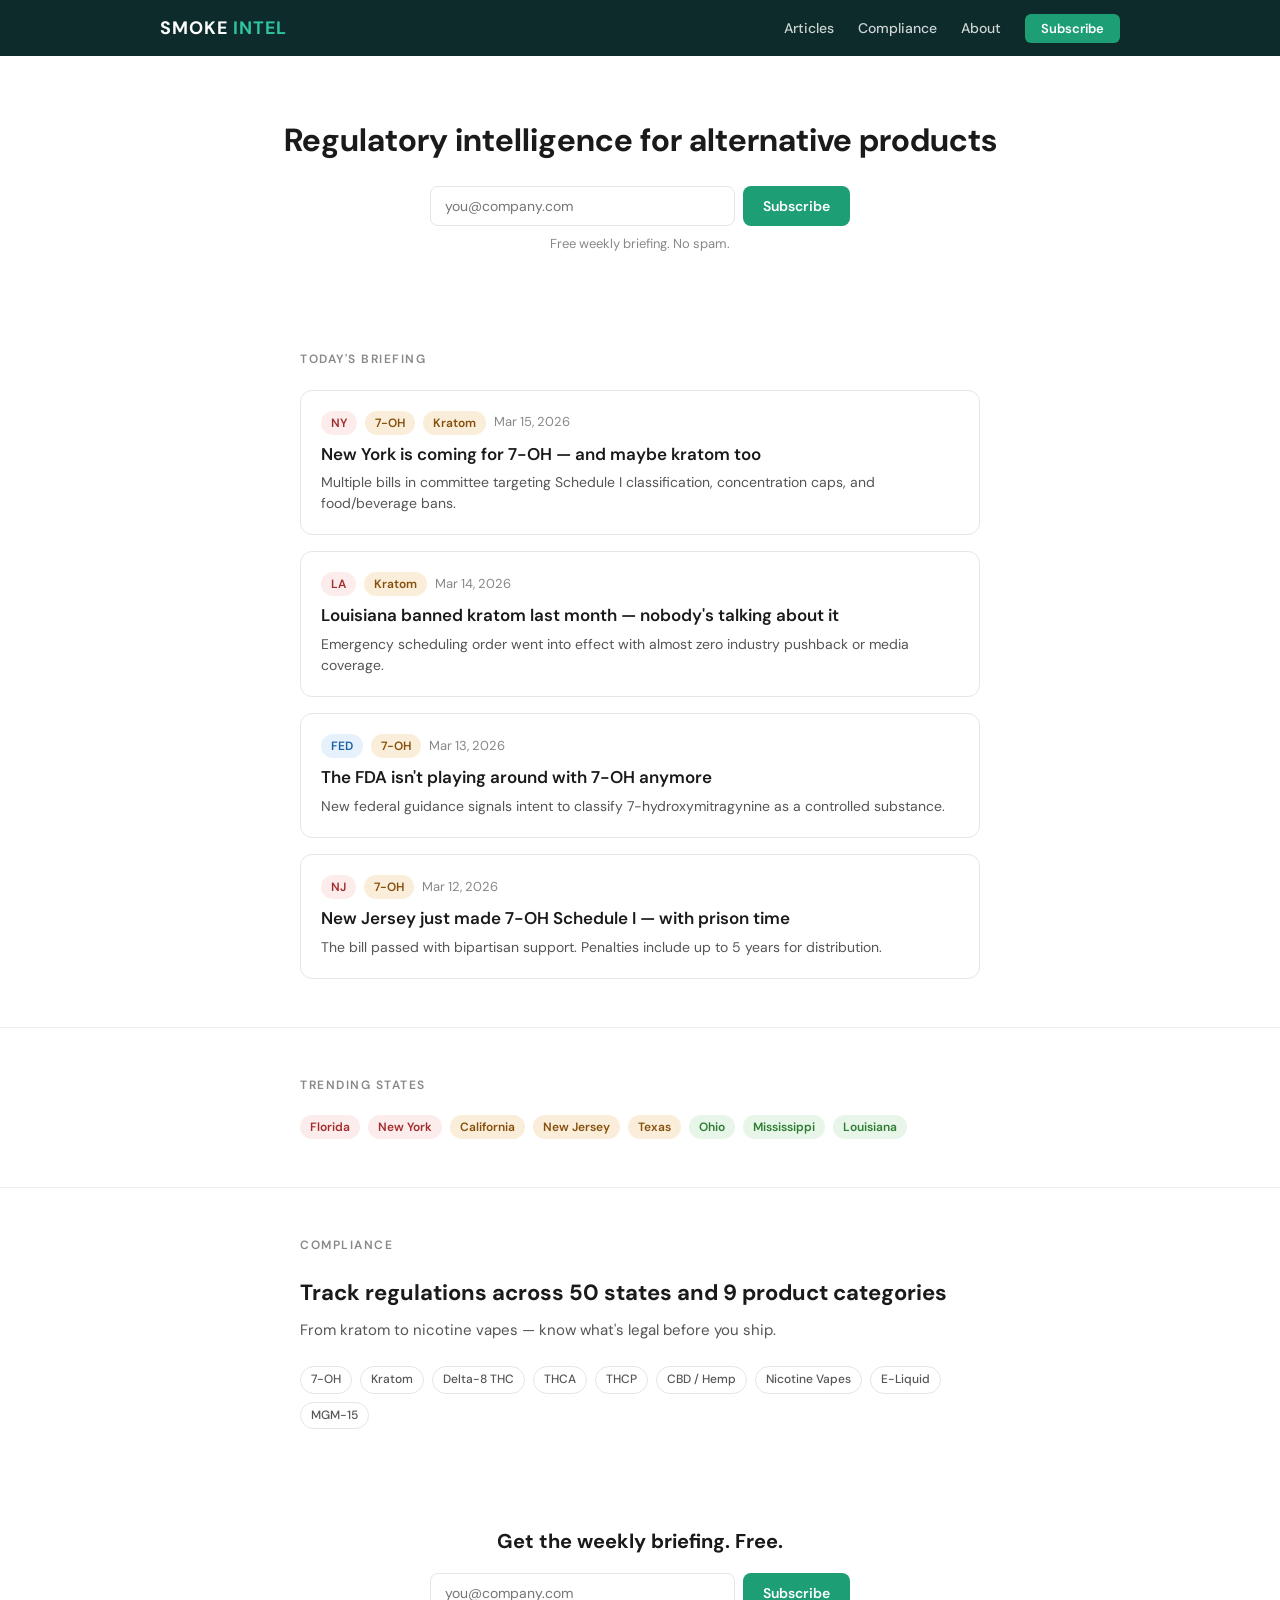
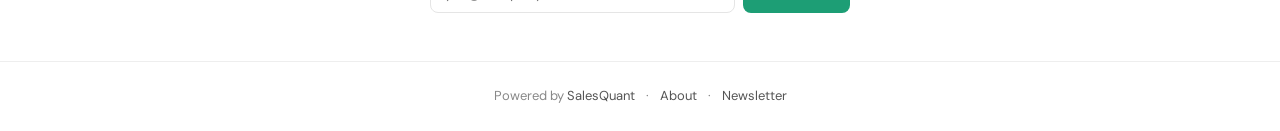
==== index.html @ c403ceaa "Initial Smoke Intel static site for Cloudflare Pages Homepage with article cards, trending states, c" ====
<!DOCTYPE html>
<html lang="en">
<head>
  <meta charset="UTF-8">
  <meta name="viewport" content="width=device-width, initial-scale=1.0">
  <title>Smoke Intel — Regulatory intelligence for alternative products</title>
  <meta name="description" content="Free regulatory intelligence for the alternative products industry. Track kratom, 7-OH, delta-8, and more across all 50 states.">
  <link rel="stylesheet" href="assets/style.css">
</head>
<body>

<!-- Nav -->
<nav class="nav">
  <div class="nav-inner">
    <a href="/" class="nav-logo">SMOKE <span>INTEL</span></a>
    <button class="nav-toggle" onclick="document.querySelector('.nav-links').classList.toggle('open')" aria-label="Toggle menu">
      <span></span><span></span><span></span>
    </button>
    <ul class="nav-links">
      <li><a href="/news/new-york-coming-for-7oh-kratom.html">Articles</a></li>
      <li><a href="/compliance/florida/7-oh.html">Compliance</a></li>
      <li><a href="/about.html">About</a></li>
      <li><a href="#subscribe" class="nav-subscribe">Subscribe</a></li>
    </ul>
  </div>
</nav>

<!-- Hero -->
<section class="hero container">
  <h1>Regulatory intelligence for alternative products</h1>
  <form class="newsletter-form" onsubmit="return false;">
    <input type="email" placeholder="you@company.com" required>
    <button type="submit">Subscribe</button>
  </form>
  <p class="hero-note">Free weekly briefing. No spam.</p>
</section>

<!-- Today's briefing -->
<section class="section">
  <div class="container">
    <p class="section-label">Today's briefing</p>
    <div class="card-list">

      <div class="card">
        <div class="card-meta">
          <span class="tag tag-red">NY</span>
          <span class="tag tag-amber">7-OH</span>
          <span class="tag tag-amber">Kratom</span>
          <span class="card-date">Mar 15, 2026</span>
        </div>
        <h3><a href="/news/new-york-coming-for-7oh-kratom.html">New York is coming for 7-OH — and maybe kratom too</a></h3>
        <p>Multiple bills in committee targeting Schedule I classification, concentration caps, and food/beverage bans.</p>
      </div>

      <div class="card">
        <div class="card-meta">
          <span class="tag tag-red">LA</span>
          <span class="tag tag-amber">Kratom</span>
          <span class="card-date">Mar 14, 2026</span>
        </div>
        <h3><a href="#">Louisiana banned kratom last month — nobody's talking about it</a></h3>
        <p>Emergency scheduling order went into effect with almost zero industry pushback or media coverage.</p>
      </div>

      <div class="card">
        <div class="card-meta">
          <span class="tag tag-blue">FED</span>
          <span class="tag tag-amber">7-OH</span>
          <span class="card-date">Mar 13, 2026</span>
        </div>
        <h3><a href="#">The FDA isn't playing around with 7-OH anymore</a></h3>
        <p>New federal guidance signals intent to classify 7-hydroxymitragynine as a controlled substance.</p>
      </div>

      <div class="card">
        <div class="card-meta">
          <span class="tag tag-red">NJ</span>
          <span class="tag tag-amber">7-OH</span>
          <span class="card-date">Mar 12, 2026</span>
        </div>
        <h3><a href="#">New Jersey just made 7-OH Schedule I — with prison time</a></h3>
        <p>The bill passed with bipartisan support. Penalties include up to 5 years for distribution.</p>
      </div>

    </div>
  </div>
</section>

<!-- Trending states -->
<section class="section">
  <div class="container">
    <p class="section-label">Trending states</p>
    <div class="pills-row">
      <span class="tag tag-red">Florida</span>
      <span class="tag tag-red">New York</span>
      <span class="tag tag-amber">California</span>
      <span class="tag tag-amber">New Jersey</span>
      <span class="tag tag-amber">Texas</span>
      <span class="tag tag-green">Ohio</span>
      <span class="tag tag-green">Mississippi</span>
      <span class="tag tag-green">Louisiana</span>
    </div>
  </div>
</section>

<!-- Compliance teaser -->
<section class="section">
  <div class="container">
    <p class="section-label">Compliance</p>
    <h2 class="section-heading">Track regulations across 50 states and 9 product categories</h2>
    <p class="section-sub">From kratom to nicotine vapes — know what's legal before you ship.</p>
    <div class="pills-row">
      <a href="/compliance/florida/7-oh.html" class="tag-outline">7-OH</a>
      <span class="tag-outline">Kratom</span>
      <span class="tag-outline">Delta-8 THC</span>
      <span class="tag-outline">THCA</span>
      <span class="tag-outline">THCP</span>
      <span class="tag-outline">CBD / Hemp</span>
      <span class="tag-outline">Nicotine Vapes</span>
      <span class="tag-outline">E-Liquid</span>
      <span class="tag-outline">MGM-15</span>
    </div>
  </div>
</section>

<!-- Bottom newsletter -->
<section class="newsletter-section" id="subscribe">
  <div class="container">
    <h3>Get the weekly briefing. Free.</h3>
    <form class="newsletter-form" onsubmit="return false;">
      <input type="email" placeholder="you@company.com" required>
      <button type="submit">Subscribe</button>
    </form>
  </div>
</section>

<!-- Footer -->
<footer class="footer">
  <div class="container">
    Powered by <a href="https://salesquant.co?from=smokeintel">SalesQuant</a>
    <span class="sep">&middot;</span>
    <a href="/about.html">About</a>
    <span class="sep">&middot;</span>
    <a href="#subscribe">Newsletter</a>
  </div>
</footer>

</body>
</html>
---- assets/style.css ----
@import url('https://fonts.googleapis.com/css2?family=DM+Sans:ital,opsz,wght@0,9..40,400;0,9..40,500;0,9..40,600;0,9..40,700;1,9..40,400&display=swap');

/* ── Variables ── */
:root {
  --teal-cta: #1D9E75;
  --teal-nav: #0D2B2B;
  --teal-accent: #2EC4A0;
  --teal-hover: #178A65;

  --text-primary: #1a1a1a;
  --text-secondary: #555;
  --text-muted: #888;

  --bg-white: #fff;
  --bg-light: #f8fafa;
  --bg-card: #fff;

  --border: #e5e5e5;
  --border-light: #eee;

  --red-bg: #FDECEC;
  --red-text: #A32D2D;
  --amber-bg: #FAEEDA;
  --amber-text: #854F0B;
  --green-bg: #E8F5E9;
  --green-text: #2E7D32;
  --blue-bg: #E6F1FB;
  --blue-text: #185FA5;

  --max-width: 720px;
  --nav-height: 56px;
}

/* ── Reset ── */
*, *::before, *::after { box-sizing: border-box; margin: 0; padding: 0; }

body {
  font-family: 'DM Sans', sans-serif;
  color: var(--text-primary);
  background: var(--bg-white);
  line-height: 1.6;
  -webkit-font-smoothing: antialiased;
}

a { color: inherit; text-decoration: none; }
img { max-width: 100%; display: block; }

/* ── Nav ── */
.nav {
  position: sticky;
  top: 0;
  z-index: 100;
  background: var(--teal-nav);
  height: var(--nav-height);
  display: flex;
  align-items: center;
  padding: 0 24px;
}

.nav-inner {
  max-width: 960px;
  width: 100%;
  margin: 0 auto;
  display: flex;
  align-items: center;
  justify-content: space-between;
}

.nav-logo {
  font-size: 18px;
  font-weight: 700;
  letter-spacing: 1px;
  color: #fff;
}

.nav-logo span {
  color: var(--teal-accent);
}

.nav-links {
  display: flex;
  align-items: center;
  gap: 24px;
  list-style: none;
}

.nav-links a {
  color: rgba(255,255,255,.8);
  font-size: 14px;
  font-weight: 500;
  transition: color .2s;
}

.nav-links a:hover {
  color: #fff;
}

.nav-subscribe {
  background: var(--teal-cta);
  color: #fff !important;
  padding: 6px 16px;
  border-radius: 6px;
  font-size: 13px !important;
  font-weight: 600 !important;
  transition: background .2s;
}

.nav-subscribe:hover {
  background: var(--teal-hover);
}

/* Mobile nav toggle */
.nav-toggle {
  display: none;
  background: none;
  border: none;
  cursor: pointer;
  padding: 4px;
}

.nav-toggle span {
  display: block;
  width: 22px;
  height: 2px;
  background: #fff;
  margin: 5px 0;
  transition: .3s;
}

/* ── Layout ── */
.container {
  max-width: var(--max-width);
  margin: 0 auto;
  padding: 0 20px;
}

.section {
  padding: 48px 0;
}

.section + .section {
  border-top: 1px solid var(--border-light);
}

/* ── Hero ── */
.hero {
  text-align: center;
  padding: 64px 0 48px;
}

.hero h1 {
  font-size: 32px;
  font-weight: 700;
  margin-bottom: 24px;
  line-height: 1.3;
}

.hero-note {
  font-size: 13px;
  color: var(--text-muted);
  margin-top: 8px;
}

/* ── Newsletter form ── */
.newsletter-form {
  display: flex;
  gap: 8px;
  max-width: 420px;
  margin: 0 auto;
}

.newsletter-form input[type="email"] {
  flex: 1;
  padding: 10px 14px;
  border: 1px solid var(--border);
  border-radius: 8px;
  font-family: 'DM Sans', sans-serif;
  font-size: 14px;
  outline: none;
  transition: border-color .2s;
}

.newsletter-form input[type="email"]:focus {
  border-color: var(--teal-cta);
}

.newsletter-form button,
.btn-teal {
  background: var(--teal-cta);
  color: #fff;
  border: none;
  padding: 10px 20px;
  border-radius: 8px;
  font-family: 'DM Sans', sans-serif;
  font-size: 14px;
  font-weight: 600;
  cursor: pointer;
  transition: background .2s;
  white-space: nowrap;
}

.newsletter-form button:hover,
.btn-teal:hover {
  background: var(--teal-hover);
}

.btn-teal-outline {
  background: transparent;
  color: var(--teal-cta);
  border: 1px solid var(--teal-cta);
  padding: 10px 20px;
  border-radius: 8px;
  font-family: 'DM Sans', sans-serif;
  font-size: 14px;
  font-weight: 600;
  cursor: pointer;
  transition: all .2s;
  white-space: nowrap;
}

.btn-teal-outline:hover {
  background: var(--teal-cta);
  color: #fff;
}

/* ── Section headings ── */
.section-label {
  font-size: 12px;
  font-weight: 600;
  text-transform: uppercase;
  letter-spacing: 1.5px;
  color: var(--text-muted);
  margin-bottom: 20px;
}

.section-heading {
  font-size: 22px;
  font-weight: 700;
  margin-bottom: 8px;
}

.section-sub {
  color: var(--text-secondary);
  font-size: 15px;
  margin-bottom: 24px;
}

/* ── Tags / Pills ── */
.tag {
  display: inline-block;
  padding: 3px 10px;
  border-radius: 100px;
  font-size: 12px;
  font-weight: 600;
  line-height: 1.5;
}

.tag-red { background: var(--red-bg); color: var(--red-text); }
.tag-amber { background: var(--amber-bg); color: var(--amber-text); }
.tag-green { background: var(--green-bg); color: var(--green-text); }
.tag-blue { background: var(--blue-bg); color: var(--blue-text); }

.tag-outline {
  display: inline-block;
  padding: 3px 10px;
  border-radius: 100px;
  font-size: 12px;
  font-weight: 500;
  border: 1px solid var(--border);
  color: var(--text-secondary);
  transition: all .2s;
}

.tag-outline:hover {
  border-color: var(--teal-cta);
  color: var(--teal-cta);
}

.tags {
  display: flex;
  flex-wrap: wrap;
  gap: 6px;
}

/* ── Article cards ── */
.card-list {
  display: flex;
  flex-direction: column;
  gap: 16px;
}

.card {
  border: 1px solid var(--border);
  border-radius: 12px;
  padding: 20px;
  background: var(--bg-card);
  transition: box-shadow .2s, transform .2s;
  opacity: 0;
  animation: fadeUp .5s ease forwards;
}

.card:hover {
  box-shadow: 0 4px 16px rgba(0,0,0,.06);
  transform: translateY(-2px);
}

.card:nth-child(1) { animation-delay: 0s; }
.card:nth-child(2) { animation-delay: .08s; }
.card:nth-child(3) { animation-delay: .16s; }
.card:nth-child(4) { animation-delay: .24s; }

.card-meta {
  display: flex;
  align-items: center;
  gap: 8px;
  margin-bottom: 8px;
  flex-wrap: wrap;
}

.card-date {
  font-size: 13px;
  color: var(--text-muted);
}

.card h3 {
  font-size: 17px;
  font-weight: 600;
  margin-bottom: 6px;
  line-height: 1.4;
}

.card h3 a:hover {
  color: var(--teal-cta);
}

.card p {
  font-size: 14px;
  color: var(--text-secondary);
  line-height: 1.5;
}

@keyframes fadeUp {
  from {
    opacity: 0;
    transform: translateY(16px);
  }
  to {
    opacity: 1;
    transform: translateY(0);
  }
}

/* ── Trending states ── */
.pills-row {
  display: flex;
  flex-wrap: wrap;
  gap: 8px;
}

/* ── Compliance rows ── */
.compliance-table {
  display: flex;
  flex-direction: column;
  gap: 1px;
  border: 1px solid var(--border);
  border-radius: 12px;
  overflow: hidden;
  background: var(--border);
}

.compliance-row {
  display: flex;
  align-items: center;
  gap: 12px;
  padding: 14px 16px;
  background: var(--bg-card);
  font-size: 14px;
}

.compliance-row.free {
  background: var(--bg-light);
}

.compliance-category {
  font-weight: 600;
  min-width: 120px;
}

.compliance-status {
  min-width: 90px;
}

.compliance-detail {
  flex: 1;
  color: var(--text-secondary);
  font-size: 13px;
}

.compliance-lock {
  color: var(--text-muted);
  font-size: 13px;
  display: flex;
  align-items: center;
  gap: 4px;
}

/* ── Legal status card ── */
.legal-card {
  border: 1px solid var(--border);
  border-radius: 12px;
  padding: 24px;
  margin-bottom: 32px;
}

.legal-card-label {
  font-size: 11px;
  font-weight: 700;
  text-transform: uppercase;
  letter-spacing: 1.5px;
  color: var(--teal-cta);
  margin-bottom: 16px;
}

.legal-card p {
  font-size: 15px;
  line-height: 1.7;
  color: var(--text-primary);
  margin-bottom: 12px;
}

.legal-card p:last-of-type {
  margin-bottom: 0;
}

.source-bar {
  margin-top: 16px;
  padding-top: 12px;
  border-top: 1px solid var(--border-light);
  font-size: 13px;
  color: var(--text-muted);
}

/* ── CTA block ── */
.cta-block {
  background: var(--bg-light);
  border: 1px solid var(--border);
  border-radius: 12px;
  padding: 32px;
  text-align: center;
  margin: 32px 0;
}

.cta-block h3 {
  font-size: 20px;
  font-weight: 700;
  margin-bottom: 8px;
}

.cta-block p {
  color: var(--text-secondary);
  font-size: 15px;
  margin-bottom: 20px;
  max-width: 480px;
  margin-left: auto;
  margin-right: auto;
}

/* ── Article page ── */
.breadcrumb {
  font-size: 14px;
  color: var(--text-muted);
  margin-bottom: 24px;
  padding-top: 32px;
}

.breadcrumb a {
  color: var(--text-secondary);
  transition: color .2s;
}

.breadcrumb a:hover {
  color: var(--teal-cta);
}

.breadcrumb .sep {
  margin: 0 6px;
  color: var(--border);
}

.article-header h1 {
  font-size: 28px;
  font-weight: 700;
  line-height: 1.3;
  margin-bottom: 16px;
}

.article-meta {
  display: flex;
  align-items: center;
  gap: 10px;
  flex-wrap: wrap;
  margin-bottom: 32px;
  font-size: 13px;
  color: var(--text-muted);
}

.article-body {
  font-size: 16px;
  line-height: 1.8;
  color: var(--text-primary);
}

.article-body p {
  margin-bottom: 20px;
}

.article-cta {
  display: block;
  color: var(--teal-cta);
  font-weight: 600;
  font-size: 15px;
  margin: 32px 0 12px;
  transition: color .2s;
}

.article-cta:hover {
  color: var(--teal-hover);
}

.disclaimer {
  font-size: 13px;
  color: var(--text-muted);
  font-style: italic;
  margin-bottom: 32px;
}

/* ── Compliance page header ── */
.compliance-header {
  padding-top: 32px;
  margin-bottom: 32px;
}

.compliance-header h1 {
  font-size: 26px;
  font-weight: 700;
  margin-bottom: 8px;
}

.compliance-header-meta {
  display: flex;
  align-items: center;
  gap: 12px;
  font-size: 14px;
  color: var(--text-muted);
}

/* ── Enforcement ── */
.enforcement-item {
  padding: 14px 0;
  font-size: 14px;
  border-bottom: 1px solid var(--border-light);
}

.enforcement-locked {
  font-size: 13px;
  color: var(--text-muted);
  padding: 14px 0;
}

/* ── Tracker bar ── */
.tracker-bar {
  background: var(--bg-light);
  text-align: center;
  padding: 14px 20px;
  font-size: 13px;
  color: var(--text-secondary);
  font-weight: 500;
  border-top: 1px solid var(--border-light);
}

/* ── Newsletter section ── */
.newsletter-section {
  text-align: center;
  padding: 48px 0;
}

.newsletter-section h3 {
  font-size: 20px;
  font-weight: 700;
  margin-bottom: 16px;
}

/* ── Footer ── */
.footer {
  border-top: 1px solid var(--border-light);
  padding: 24px 0;
  text-align: center;
  font-size: 13px;
  color: var(--text-muted);
}

.footer a {
  color: var(--text-secondary);
  transition: color .2s;
}

.footer a:hover {
  color: var(--teal-cta);
}

.footer .sep {
  margin: 0 8px;
}

.footer-disclaimer {
  margin-top: 12px;
  font-size: 12px;
  color: var(--text-muted);
  max-width: 600px;
  margin-left: auto;
  margin-right: auto;
  line-height: 1.5;
}

/* ── About page ── */
.about-content {
  padding-top: 32px;
}

.about-content h1 {
  font-size: 28px;
  font-weight: 700;
  margin-bottom: 8px;
}

.about-subtitle {
  color: var(--text-secondary);
  font-size: 16px;
  margin-bottom: 32px;
}

.about-content h2 {
  font-size: 18px;
  font-weight: 700;
  margin-top: 32px;
  margin-bottom: 12px;
}

.about-content p {
  font-size: 15px;
  line-height: 1.7;
  color: var(--text-secondary);
  margin-bottom: 16px;
}

.about-content a.teal-link {
  color: var(--teal-cta);
  font-weight: 600;
  transition: color .2s;
}

.about-content a.teal-link:hover {
  color: var(--teal-hover);
}

/* ── Shop teaser ── */
.shop-teaser {
  background: var(--bg-light);
  border-radius: 12px;
  padding: 20px 24px;
  display: flex;
  align-items: center;
  justify-content: space-between;
  margin: 24px 0;
  font-size: 14px;
}

.shop-teaser strong {
  font-weight: 600;
}

.shop-teaser a {
  color: var(--teal-cta);
  font-weight: 600;
  font-size: 14px;
}

/* ── Mobile ── */
@media (max-width: 600px) {
  .nav { padding: 0 16px; }

  .nav-links {
    display: none;
    position: absolute;
    top: var(--nav-height);
    left: 0;
    right: 0;
    background: var(--teal-nav);
    flex-direction: column;
    padding: 16px 24px;
    gap: 16px;
  }

  .nav-links.open {
    display: flex;
  }

  .nav-toggle {
    display: block;
  }

  .hero h1 { font-size: 24px; }

  .newsletter-form {
    flex-direction: column;
  }

  .article-header h1 { font-size: 22px; }

  .compliance-row {
    flex-direction: column;
    align-items: flex-start;
    gap: 6px;
  }

  .compliance-category { min-width: auto; }
  .compliance-status { min-width: auto; }

  .shop-teaser {
    flex-direction: column;
    gap: 12px;
    text-align: center;
  }

  .cta-block { padding: 24px 20px; }
}
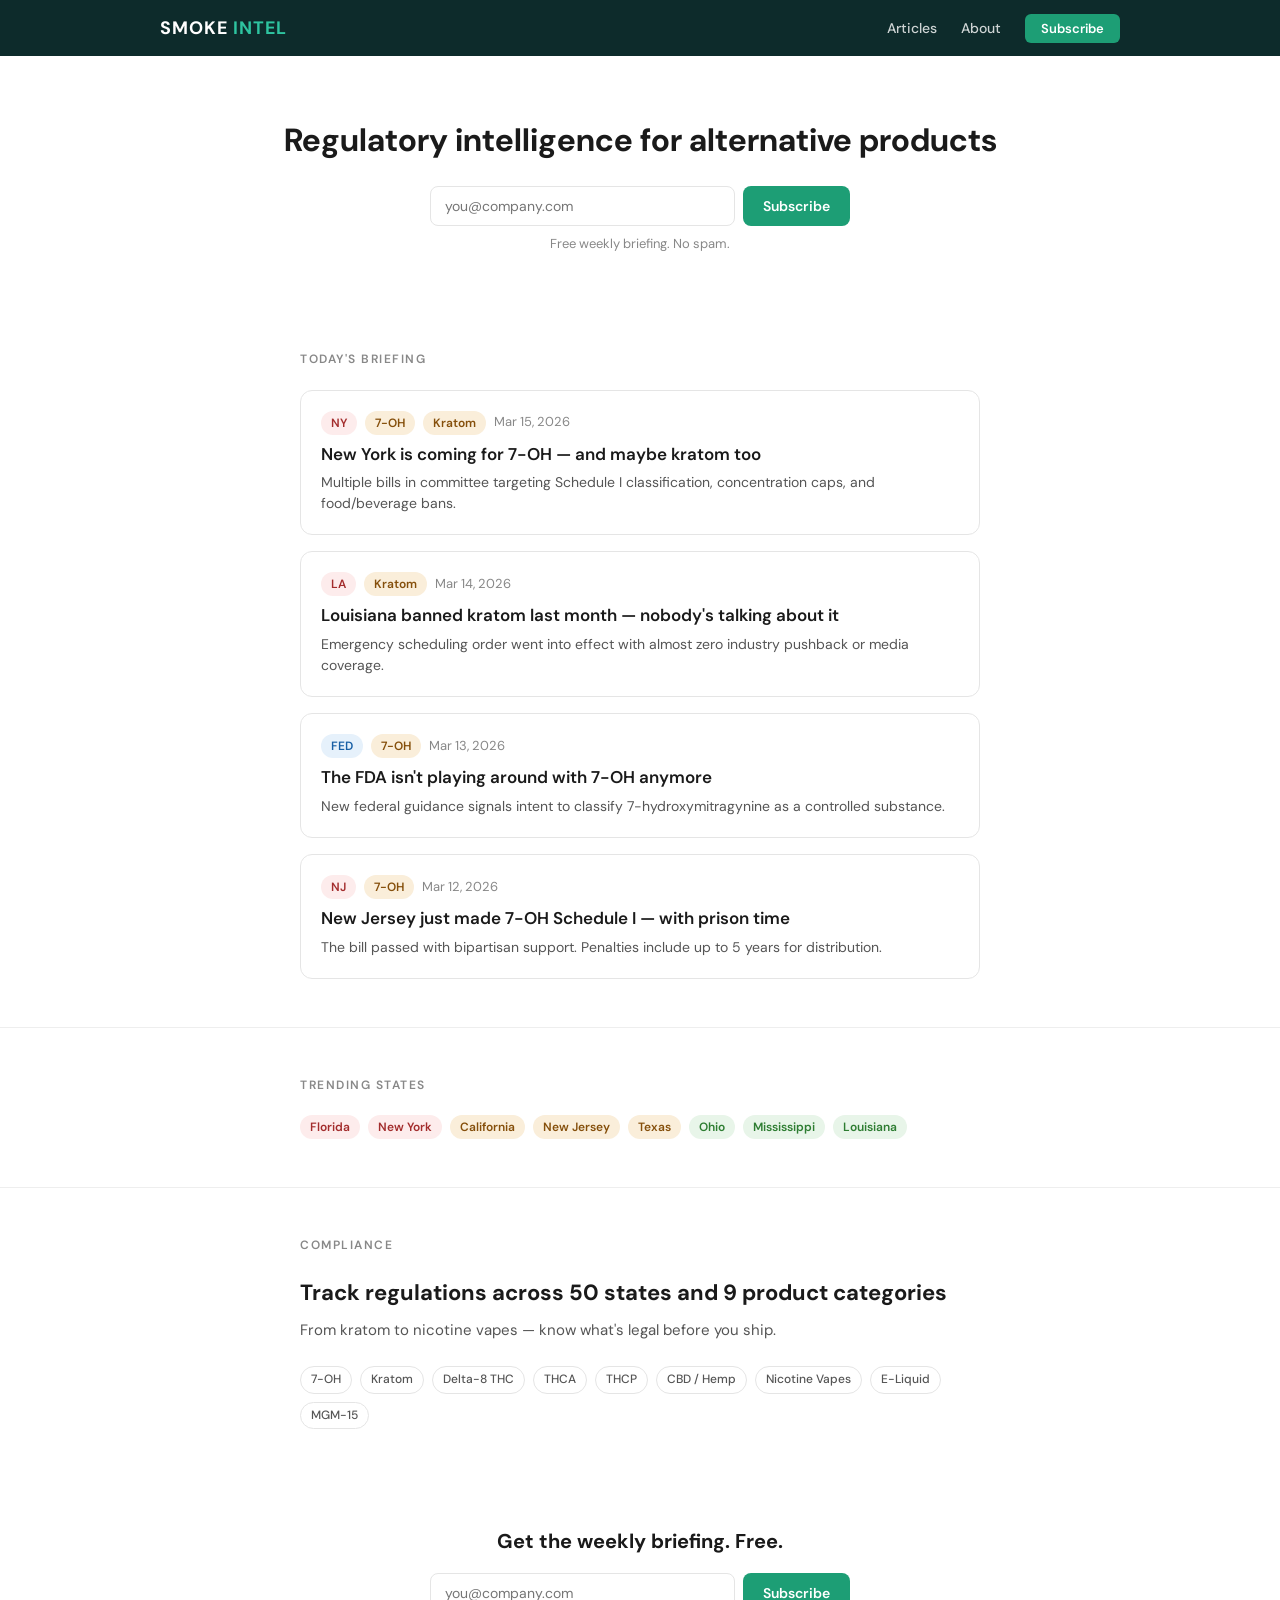
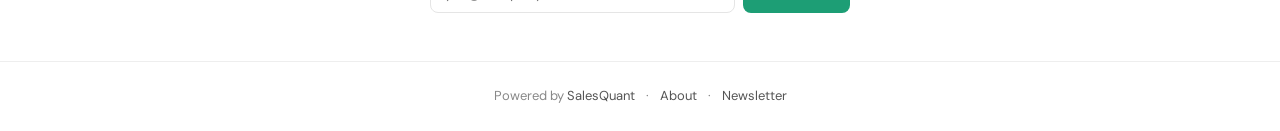
==== commit 4e9c9b4f: "Remove Compliance link from nav on all pages Co-Authored-By: Claude Opus 4.6 (1M context) <noreply@a" ====
--- a/index.html
+++ b/index.html
@@ -18,7 +18,6 @@
     </button>
     <ul class="nav-links">
       <li><a href="/news/new-york-coming-for-7oh-kratom.html">Articles</a></li>
-      <li><a href="/compliance/florida/7-oh.html">Compliance</a></li>
       <li><a href="/about.html">About</a></li>
       <li><a href="#subscribe" class="nav-subscribe">Subscribe</a></li>
     </ul>
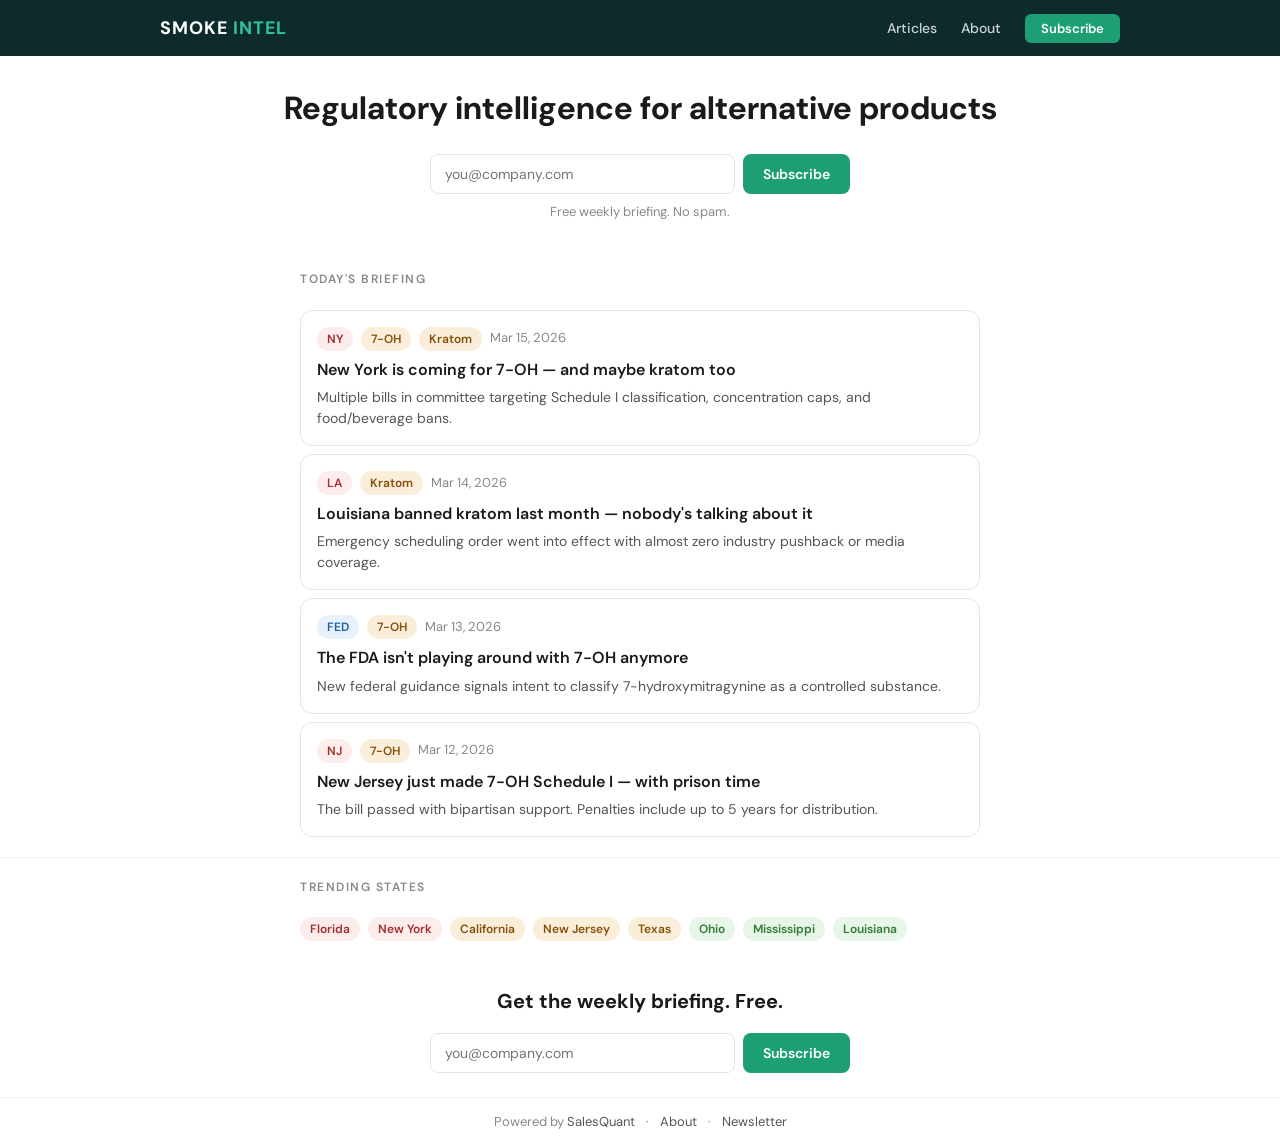
==== commit 16603cc2: "Remove Compliance teaser section from homepage Co-Authored-By: Claude Opus 4.6 (1M context) <noreply" ====
--- a/index.html
+++ b/index.html
@@ -102,26 +102,6 @@
   </div>
 </section>
 
-<!-- Compliance teaser -->
-<section class="section">
-  <div class="container">
-    <p class="section-label">Compliance</p>
-    <h2 class="section-heading">Track regulations across 50 states and 9 product categories</h2>
-    <p class="section-sub">From kratom to nicotine vapes — know what's legal before you ship.</p>
-    <div class="pills-row">
-      <a href="/compliance/florida/7-oh.html" class="tag-outline">7-OH</a>
-      <span class="tag-outline">Kratom</span>
-      <span class="tag-outline">Delta-8 THC</span>
-      <span class="tag-outline">THCA</span>
-      <span class="tag-outline">THCP</span>
-      <span class="tag-outline">CBD / Hemp</span>
-      <span class="tag-outline">Nicotine Vapes</span>
-      <span class="tag-outline">E-Liquid</span>
-      <span class="tag-outline">MGM-15</span>
-    </div>
-  </div>
-</section>
-
 <!-- Bottom newsletter -->
 <section class="newsletter-section" id="subscribe">
   <div class="container">
--- a/assets/style.css
+++ b/assets/style.css
@@ -135,7 +135,7 @@
 }
 
 .section {
-  padding: 48px 0;
+  padding: 20px 0;
 }
 
 .section + .section {
@@ -145,7 +145,7 @@
 /* ── Hero ── */
 .hero {
   text-align: center;
-  padding: 64px 0 48px;
+  padding: 32px 0 28px;
 }
 
 .hero h1 {
@@ -286,13 +286,13 @@
 .card-list {
   display: flex;
   flex-direction: column;
-  gap: 16px;
+  gap: 8px;
 }
 
 .card {
   border: 1px solid var(--border);
   border-radius: 12px;
-  padding: 20px;
+  padding: 16px;
   background: var(--bg-card);
   transition: box-shadow .2s, transform .2s;
   opacity: 0;
@@ -323,7 +323,7 @@
 }
 
 .card h3 {
-  font-size: 17px;
+  font-size: 16px;
   font-weight: 600;
   margin-bottom: 6px;
   line-height: 1.4;
@@ -404,6 +404,18 @@
   gap: 4px;
 }
 
+.lock-icon {
+  display: inline-block;
+  width: 14px;
+  height: 14px;
+  margin-left: auto;
+  flex-shrink: 0;
+  opacity: 0.35;
+  background-image: url("data:image/svg+xml,%3Csvg xmlns='http://www.w3.org/2000/svg' viewBox='0 0 24 24' fill='none' stroke='%23999' stroke-width='2' stroke-linecap='round' stroke-linejoin='round'%3E%3Crect x='3' y='11' width='18' height='11' rx='2' ry='2'/%3E%3Cpath d='M7 11V7a5 5 0 0 1 10 0v4'/%3E%3C/svg%3E");
+  background-size: contain;
+  background-repeat: no-repeat;
+}
+
 /* ── Legal status card ── */
 .legal-card {
   border: 1px solid var(--border);
@@ -445,9 +457,9 @@
   background: var(--bg-light);
   border: 1px solid var(--border);
   border-radius: 12px;
-  padding: 32px;
+  padding: 24px 20px;
   text-align: center;
-  margin: 32px 0;
+  margin: 16px 0;
 }
 
 .cta-block h3 {
@@ -511,7 +523,7 @@
 }
 
 .article-body p {
-  margin-bottom: 20px;
+  margin-bottom: 10px;
 }
 
 .article-cta {
@@ -536,7 +548,7 @@
 
 /* ── Compliance page header ── */
 .compliance-header {
-  padding-top: 32px;
+  padding-top: 24px;
   margin-bottom: 32px;
 }
 
@@ -581,7 +593,7 @@
 /* ── Newsletter section ── */
 .newsletter-section {
   text-align: center;
-  padding: 48px 0;
+  padding: 24px 20px;
 }
 
 .newsletter-section h3 {
@@ -593,7 +605,7 @@
 /* ── Footer ── */
 .footer {
   border-top: 1px solid var(--border-light);
-  padding: 24px 0;
+  padding: 14px 0;
   text-align: center;
   font-size: 13px;
   color: var(--text-muted);
@@ -732,5 +744,5 @@
     text-align: center;
   }
 
-  .cta-block { padding: 24px 20px; }
-}
+  .cta-block { padding: 20px 16px; }
+}
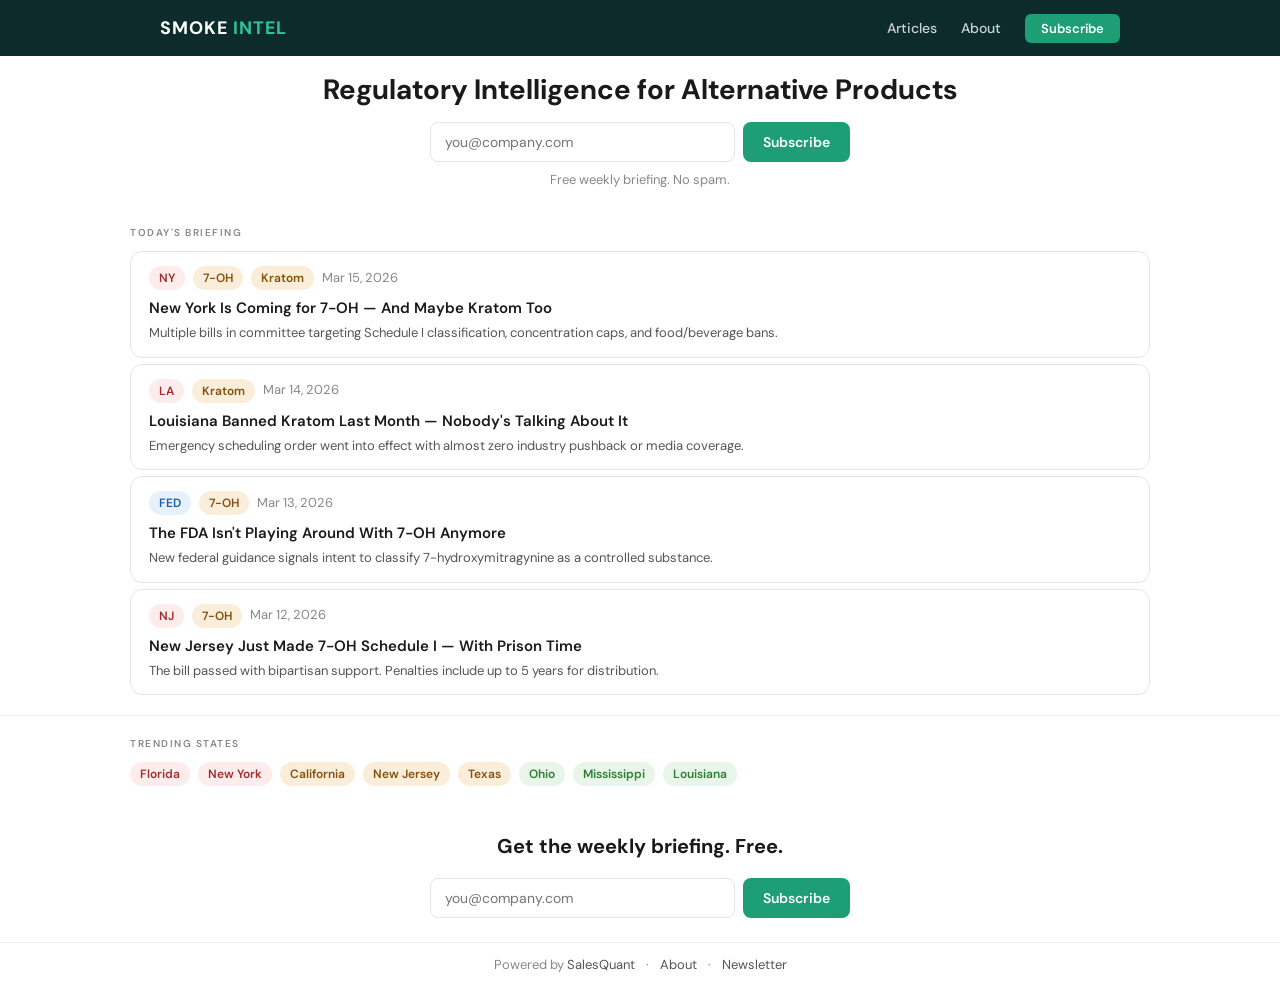
==== commit 0ae5b93a: "Title case headlines, restore hero bold, fix article headline weight Co-Authored-By: Claude Opus 4.6" ====
--- a/index.html
+++ b/index.html
@@ -26,7 +26,7 @@
 
 <!-- Hero -->
 <section class="hero container">
-  <h1>Regulatory intelligence for alternative products</h1>
+  <h1>Regulatory Intelligence for Alternative Products</h1>
   <form class="newsletter-form" onsubmit="return false;">
     <input type="email" placeholder="you@company.com" required>
     <button type="submit">Subscribe</button>
@@ -47,7 +47,7 @@
           <span class="tag tag-amber">Kratom</span>
           <span class="card-date">Mar 15, 2026</span>
         </div>
-        <h3><a href="/news/new-york-coming-for-7oh-kratom.html">New York is coming for 7-OH — and maybe kratom too</a></h3>
+        <h3><a href="/news/new-york-coming-for-7oh-kratom.html">New York Is Coming for 7-OH — And Maybe Kratom Too</a></h3>
         <p>Multiple bills in committee targeting Schedule I classification, concentration caps, and food/beverage bans.</p>
       </div>
 
@@ -57,7 +57,7 @@
           <span class="tag tag-amber">Kratom</span>
           <span class="card-date">Mar 14, 2026</span>
         </div>
-        <h3><a href="#">Louisiana banned kratom last month — nobody's talking about it</a></h3>
+        <h3><a href="#">Louisiana Banned Kratom Last Month — Nobody's Talking About It</a></h3>
         <p>Emergency scheduling order went into effect with almost zero industry pushback or media coverage.</p>
       </div>
 
@@ -67,7 +67,7 @@
           <span class="tag tag-amber">7-OH</span>
           <span class="card-date">Mar 13, 2026</span>
         </div>
-        <h3><a href="#">The FDA isn't playing around with 7-OH anymore</a></h3>
+        <h3><a href="#">The FDA Isn't Playing Around With 7-OH Anymore</a></h3>
         <p>New federal guidance signals intent to classify 7-hydroxymitragynine as a controlled substance.</p>
       </div>
 
@@ -77,7 +77,7 @@
           <span class="tag tag-amber">7-OH</span>
           <span class="card-date">Mar 12, 2026</span>
         </div>
-        <h3><a href="#">New Jersey just made 7-OH Schedule I — with prison time</a></h3>
+        <h3><a href="#">New Jersey Just Made 7-OH Schedule I — With Prison Time</a></h3>
         <p>The bill passed with bipartisan support. Penalties include up to 5 years for distribution.</p>
       </div>
 
--- a/assets/style.css
+++ b/assets/style.css
@@ -27,7 +27,8 @@
   --blue-bg: #E6F1FB;
   --blue-text: #185FA5;
 
-  --max-width: 720px;
+  --max-width: 1060px;
+  --reading-width: 720px;
   --nav-height: 56px;
 }
 
@@ -145,13 +146,13 @@
 /* ── Hero ── */
 .hero {
   text-align: center;
-  padding: 32px 0 28px;
+  padding: 16px 20px 14px;
 }
 
 .hero h1 {
-  font-size: 32px;
-  font-weight: 700;
-  margin-bottom: 24px;
+  font-size: 28px;
+  font-weight: 700;
+  margin-bottom: 14px;
   line-height: 1.3;
 }
 
@@ -225,12 +226,12 @@
 
 /* ── Section headings ── */
 .section-label {
-  font-size: 12px;
+  font-size: 10px;
   font-weight: 600;
   text-transform: uppercase;
   letter-spacing: 1.5px;
   color: var(--text-muted);
-  margin-bottom: 20px;
+  margin-bottom: 10px;
 }
 
 .section-heading {
@@ -286,13 +287,13 @@
 .card-list {
   display: flex;
   flex-direction: column;
-  gap: 8px;
+  gap: 6px;
 }
 
 .card {
   border: 1px solid var(--border);
   border-radius: 12px;
-  padding: 16px;
+  padding: 14px 18px;
   background: var(--bg-card);
   transition: box-shadow .2s, transform .2s;
   opacity: 0;
@@ -323,9 +324,9 @@
 }
 
 .card h3 {
-  font-size: 16px;
-  font-weight: 600;
-  margin-bottom: 6px;
+  font-size: 15px;
+  font-weight: 600;
+  margin-bottom: 4px;
   line-height: 1.4;
 }
 
@@ -334,7 +335,7 @@
 }
 
 .card p {
-  font-size: 14px;
+  font-size: 13px;
   color: var(--text-secondary);
   line-height: 1.5;
 }
@@ -372,9 +373,9 @@
   display: flex;
   align-items: center;
   gap: 12px;
-  padding: 14px 16px;
+  padding: 10px 14px;
   background: var(--bg-card);
-  font-size: 14px;
+  font-size: 13px;
 }
 
 .compliance-row.free {
@@ -393,7 +394,7 @@
 .compliance-detail {
   flex: 1;
   color: var(--text-secondary);
-  font-size: 13px;
+  font-size: 11px;
 }
 
 .compliance-lock {
@@ -457,7 +458,7 @@
   background: var(--bg-light);
   border: 1px solid var(--border);
   border-radius: 12px;
-  padding: 24px 20px;
+  padding: 20px;
   text-align: center;
   margin: 16px 0;
 }
@@ -520,6 +521,7 @@
   font-size: 16px;
   line-height: 1.8;
   color: var(--text-primary);
+  max-width: var(--reading-width);
 }
 
 .article-body p {
@@ -605,7 +607,7 @@
 /* ── Footer ── */
 .footer {
   border-top: 1px solid var(--border-light);
-  padding: 14px 0;
+  padding: 12px 20px;
   text-align: center;
   font-size: 13px;
   color: var(--text-muted);
@@ -721,7 +723,7 @@
     display: block;
   }
 
-  .hero h1 { font-size: 24px; }
+  .hero h1 { font-size: 20px; }
 
   .newsletter-form {
     flex-direction: column;
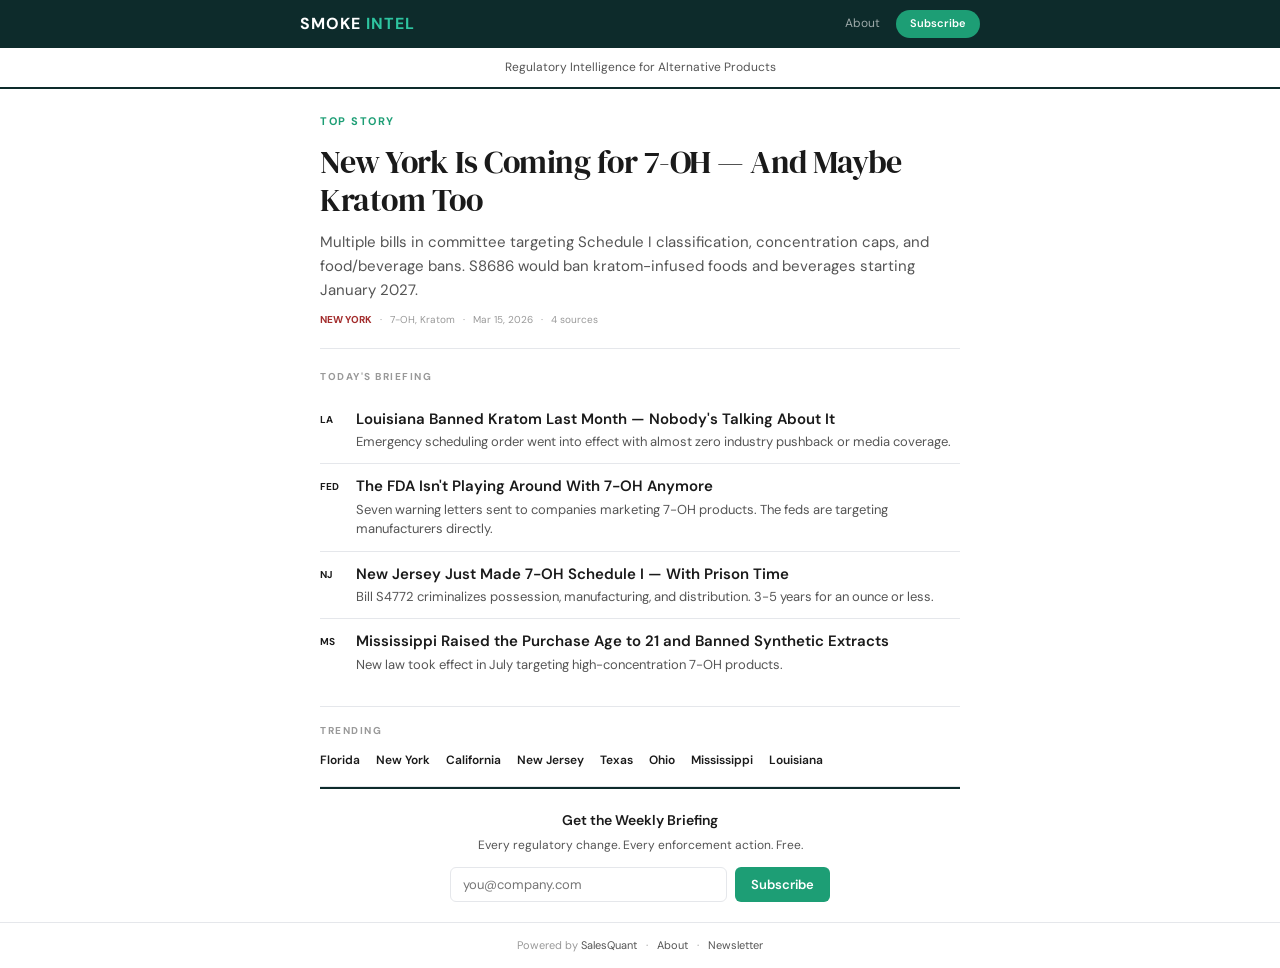
==== commit c53a7978: "Editorial redesign - newspaper layout, serif headlines, divider-based articles, tighter spacing Co-A" ====
--- a/index.html
+++ b/index.html
@@ -3,125 +3,115 @@
 <head>
   <meta charset="UTF-8">
   <meta name="viewport" content="width=device-width, initial-scale=1.0">
-  <title>Smoke Intel — Regulatory intelligence for alternative products</title>
+  <title>Smoke Intel — Regulatory Intelligence for Alternative Products</title>
   <meta name="description" content="Free regulatory intelligence for the alternative products industry. Track kratom, 7-OH, delta-8, and more across all 50 states.">
   <link rel="stylesheet" href="assets/style.css">
 </head>
 <body>
 
-<!-- Nav -->
 <nav class="nav">
   <div class="nav-inner">
     <a href="/" class="nav-logo">SMOKE <span>INTEL</span></a>
-    <button class="nav-toggle" onclick="document.querySelector('.nav-links').classList.toggle('open')" aria-label="Toggle menu">
+    <button class="nav-toggle" onclick="document.querySelector('.nav-right').classList.toggle('open')" aria-label="Toggle menu">
       <span></span><span></span><span></span>
     </button>
-    <ul class="nav-links">
-      <li><a href="/news/new-york-coming-for-7oh-kratom.html">Articles</a></li>
-      <li><a href="/about.html">About</a></li>
-      <li><a href="#subscribe" class="nav-subscribe">Subscribe</a></li>
-    </ul>
+    <div class="nav-right">
+      <a href="/about.html" class="nav-link">About</a>
+      <a href="#subscribe" class="nav-subscribe">Subscribe</a>
+    </div>
   </div>
 </nav>
 
-<!-- Hero -->
-<section class="hero container">
-  <h1>Regulatory Intelligence for Alternative Products</h1>
-  <form class="newsletter-form" onsubmit="return false;">
-    <input type="email" placeholder="you@company.com" required>
-    <button type="submit">Subscribe</button>
-  </form>
-  <p class="hero-note">Free weekly briefing. No spam.</p>
-</section>
+<div class="masthead">Regulatory Intelligence for Alternative Products</div>
 
-<!-- Today's briefing -->
-<section class="section">
-  <div class="container">
-    <p class="section-label">Today's briefing</p>
-    <div class="card-list">
+<main class="container">
 
-      <div class="card">
-        <div class="card-meta">
-          <span class="tag tag-red">NY</span>
-          <span class="tag tag-amber">7-OH</span>
-          <span class="tag tag-amber">Kratom</span>
-          <span class="card-date">Mar 15, 2026</span>
-        </div>
-        <h3><a href="/news/new-york-coming-for-7oh-kratom.html">New York Is Coming for 7-OH — And Maybe Kratom Too</a></h3>
-        <p>Multiple bills in committee targeting Schedule I classification, concentration caps, and food/beverage bans.</p>
-      </div>
+  <!-- Featured story -->
+  <div class="featured">
+    <p class="section-label teal">Top Story</p>
+    <h2><a href="/news/new-york-coming-for-7oh-kratom.html">New York Is Coming for 7-OH — And Maybe Kratom Too</a></h2>
+    <p class="excerpt">Multiple bills in committee targeting Schedule I classification, concentration caps, and food/beverage bans. S8686 would ban kratom-infused foods and beverages starting January 2027.</p>
+    <div class="meta-line">
+      <span class="state-label red">NEW YORK</span>
+      <span class="dot">&middot;</span>
+      <span>7-OH, Kratom</span>
+      <span class="dot">&middot;</span>
+      <span>Mar 15, 2026</span>
+      <span class="dot">&middot;</span>
+      <span>4 sources</span>
+    </div>
+  </div>
 
-      <div class="card">
-        <div class="card-meta">
-          <span class="tag tag-red">LA</span>
-          <span class="tag tag-amber">Kratom</span>
-          <span class="card-date">Mar 14, 2026</span>
-        </div>
+  <!-- Briefing -->
+  <div class="briefing-section">
+    <p class="section-label">Today's Briefing</p>
+
+    <div class="briefing-row">
+      <span class="briefing-state red">LA</span>
+      <div class="briefing-content">
         <h3><a href="#">Louisiana Banned Kratom Last Month — Nobody's Talking About It</a></h3>
         <p>Emergency scheduling order went into effect with almost zero industry pushback or media coverage.</p>
       </div>
+    </div>
 
-      <div class="card">
-        <div class="card-meta">
-          <span class="tag tag-blue">FED</span>
-          <span class="tag tag-amber">7-OH</span>
-          <span class="card-date">Mar 13, 2026</span>
-        </div>
+    <div class="briefing-row">
+      <span class="briefing-state blue">FED</span>
+      <div class="briefing-content">
         <h3><a href="#">The FDA Isn't Playing Around With 7-OH Anymore</a></h3>
-        <p>New federal guidance signals intent to classify 7-hydroxymitragynine as a controlled substance.</p>
+        <p>Seven warning letters sent to companies marketing 7-OH products. The feds are targeting manufacturers directly.</p>
       </div>
+    </div>
 
-      <div class="card">
-        <div class="card-meta">
-          <span class="tag tag-red">NJ</span>
-          <span class="tag tag-amber">7-OH</span>
-          <span class="card-date">Mar 12, 2026</span>
-        </div>
+    <div class="briefing-row">
+      <span class="briefing-state red">NJ</span>
+      <div class="briefing-content">
         <h3><a href="#">New Jersey Just Made 7-OH Schedule I — With Prison Time</a></h3>
-        <p>The bill passed with bipartisan support. Penalties include up to 5 years for distribution.</p>
+        <p>Bill S4772 criminalizes possession, manufacturing, and distribution. 3-5 years for an ounce or less.</p>
       </div>
+    </div>
 
+    <div class="briefing-row">
+      <span class="briefing-state amber">MS</span>
+      <div class="briefing-content">
+        <h3><a href="#">Mississippi Raised the Purchase Age to 21 and Banned Synthetic Extracts</a></h3>
+        <p>New law took effect in July targeting high-concentration 7-OH products.</p>
+      </div>
     </div>
   </div>
-</section>
 
-<!-- Trending states -->
-<section class="section">
-  <div class="container">
-    <p class="section-label">Trending states</p>
-    <div class="pills-row">
-      <span class="tag tag-red">Florida</span>
-      <span class="tag tag-red">New York</span>
-      <span class="tag tag-amber">California</span>
-      <span class="tag tag-amber">New Jersey</span>
-      <span class="tag tag-amber">Texas</span>
-      <span class="tag tag-green">Ohio</span>
-      <span class="tag tag-green">Mississippi</span>
-      <span class="tag tag-green">Louisiana</span>
+  <!-- Trending -->
+  <div class="trending-section">
+    <p class="section-label">Trending</p>
+    <div class="trending-states">
+      <span class="red">Florida</span>
+      <span class="red">New York</span>
+      <span class="amber">California</span>
+      <span class="amber">New Jersey</span>
+      <span class="amber">Texas</span>
+      <span class="green">Ohio</span>
+      <span class="green">Mississippi</span>
+      <span class="green">Louisiana</span>
     </div>
   </div>
-</section>
 
-<!-- Bottom newsletter -->
-<section class="newsletter-section" id="subscribe">
-  <div class="container">
-    <h3>Get the weekly briefing. Free.</h3>
+  <!-- Newsletter -->
+  <div class="newsletter" id="subscribe">
+    <h3>Get the Weekly Briefing</h3>
+    <p class="newsletter-sub">Every regulatory change. Every enforcement action. Free.</p>
     <form class="newsletter-form" onsubmit="return false;">
       <input type="email" placeholder="you@company.com" required>
       <button type="submit">Subscribe</button>
     </form>
   </div>
-</section>
 
-<!-- Footer -->
+</main>
+
 <footer class="footer">
-  <div class="container">
-    Powered by <a href="https://salesquant.co?from=smokeintel">SalesQuant</a>
-    <span class="sep">&middot;</span>
-    <a href="/about.html">About</a>
-    <span class="sep">&middot;</span>
-    <a href="#subscribe">Newsletter</a>
-  </div>
+  Powered by <a href="https://salesquant.co?from=smokeintel">SalesQuant</a>
+  <span class="sep">&middot;</span>
+  <a href="/about.html">About</a>
+  <span class="sep">&middot;</span>
+  <a href="#subscribe">Newsletter</a>
 </footer>
 
 </body>
--- a/assets/style.css
+++ b/assets/style.css
@@ -1,35 +1,34 @@
-@import url('https://fonts.googleapis.com/css2?family=DM+Sans:ital,opsz,wght@0,9..40,400;0,9..40,500;0,9..40,600;0,9..40,700;1,9..40,400&display=swap');
+@import url('https://fonts.googleapis.com/css2?family=DM+Sans:ital,opsz,wght@0,9..40,400;0,9..40,500;0,9..40,600;0,9..40,700;1,9..40,400&family=DM+Serif+Display&display=swap');
 
 /* ── Variables ── */
 :root {
-  --teal-cta: #1D9E75;
   --teal-nav: #0D2B2B;
-  --teal-accent: #2EC4A0;
-  --teal-hover: #178A65;
-
-  --text-primary: #1a1a1a;
+  --teal-bright: #2EC4A0;
+  --teal-400: #1D9E75;
+  --teal-600: #0F6E56;
+  --teal-50: #E1F5EE;
+
+  --red: #A32D2D;
+  --blue: #185FA5;
+  --amber: #854F0B;
+  --green: #2E7D32;
+
+  --status-banned-bg: #FDECEC;
+  --status-banned: #A32D2D;
+  --status-regulated-bg: #FAEEDA;
+  --status-regulated: #854F0B;
+  --status-legal-bg: #E8F5E9;
+  --status-legal: #2E7D32;
+  --status-unclear-bg: #E6F1FB;
+  --status-unclear: #185FA5;
+
+  --text-primary: #1A1A1A;
   --text-secondary: #555;
-  --text-muted: #888;
-
-  --bg-white: #fff;
-  --bg-light: #f8fafa;
-  --bg-card: #fff;
-
-  --border: #e5e5e5;
-  --border-light: #eee;
-
-  --red-bg: #FDECEC;
-  --red-text: #A32D2D;
-  --amber-bg: #FAEEDA;
-  --amber-text: #854F0B;
-  --green-bg: #E8F5E9;
-  --green-text: #2E7D32;
-  --blue-bg: #E6F1FB;
-  --blue-text: #185FA5;
-
-  --max-width: 1060px;
-  --reading-width: 720px;
-  --nav-height: 56px;
+  --text-tertiary: #999;
+
+  --border: #E5E7EB;
+  --max-width: 680px;
+  --nav-height: 48px;
 }
 
 /* ── Reset ── */
@@ -38,13 +37,12 @@
 body {
   font-family: 'DM Sans', sans-serif;
   color: var(--text-primary);
-  background: var(--bg-white);
+  background: #fff;
   line-height: 1.6;
   -webkit-font-smoothing: antialiased;
 }
 
 a { color: inherit; text-decoration: none; }
-img { max-width: 100%; display: block; }
 
 /* ── Nav ── */
 .nav {
@@ -55,11 +53,11 @@
   height: var(--nav-height);
   display: flex;
   align-items: center;
-  padding: 0 24px;
+  padding: 0 20px;
 }
 
 .nav-inner {
-  max-width: 960px;
+  max-width: var(--max-width);
   width: 100%;
   margin: 0 auto;
   display: flex;
@@ -68,47 +66,40 @@
 }
 
 .nav-logo {
-  font-size: 18px;
+  font-size: 16px;
   font-weight: 700;
   letter-spacing: 1px;
   color: #fff;
 }
 
-.nav-logo span {
-  color: var(--teal-accent);
-}
-
-.nav-links {
-  display: flex;
-  align-items: center;
-  gap: 24px;
-  list-style: none;
-}
-
-.nav-links a {
-  color: rgba(255,255,255,.8);
-  font-size: 14px;
-  font-weight: 500;
+.nav-logo span { color: var(--teal-bright); }
+
+.nav-right {
+  display: flex;
+  align-items: center;
+  gap: 16px;
+}
+
+.nav-right a.nav-link {
+  color: rgba(255,255,255,.6);
+  font-size: 12px;
+  font-weight: 400;
   transition: color .2s;
 }
 
-.nav-links a:hover {
+.nav-right a.nav-link:hover { color: #fff; }
+
+.nav-subscribe {
+  background: var(--teal-400);
   color: #fff;
-}
-
-.nav-subscribe {
-  background: var(--teal-cta);
-  color: #fff !important;
-  padding: 6px 16px;
-  border-radius: 6px;
-  font-size: 13px !important;
-  font-weight: 600 !important;
+  padding: 5px 14px;
+  border-radius: 99px;
+  font-size: 11px;
+  font-weight: 600;
   transition: background .2s;
 }
 
-.nav-subscribe:hover {
-  background: var(--teal-hover);
-}
+.nav-subscribe:hover { background: var(--teal-600); }
 
 /* Mobile nav toggle */
 .nav-toggle {
@@ -121,11 +112,10 @@
 
 .nav-toggle span {
   display: block;
-  width: 22px;
+  width: 20px;
   height: 2px;
   background: #fff;
-  margin: 5px 0;
-  transition: .3s;
+  margin: 4px 0;
 }
 
 /* ── Layout ── */
@@ -135,65 +125,193 @@
   padding: 0 20px;
 }
 
-.section {
+/* ── Masthead ── */
+.masthead {
+  text-align: center;
+  padding: 10px 0;
+  border-bottom: 2px solid var(--teal-nav);
+  font-size: 12px;
+  color: var(--text-secondary);
+  font-weight: 400;
+}
+
+/* ── Section labels ── */
+.section-label {
+  font-size: 10px;
+  font-weight: 700;
+  text-transform: uppercase;
+  letter-spacing: 1.5px;
+  color: var(--text-tertiary);
+  margin-bottom: 12px;
+}
+
+.section-label.teal {
+  color: var(--teal-400);
+  font-size: 11px;
+}
+
+/* ── Featured story ── */
+.featured {
+  padding: 24px 0 20px;
+  border-bottom: 1px solid var(--border);
+  opacity: 0;
+  animation: fadeUp .5s ease forwards;
+}
+
+.featured h2 {
+  font-family: 'DM Serif Display', serif;
+  font-size: 32px;
+  font-weight: 400;
+  line-height: 1.2;
+  letter-spacing: -0.5px;
+  margin-bottom: 10px;
+}
+
+.featured h2 a:hover { color: var(--teal-400); }
+
+.featured .excerpt {
+  font-size: 15px;
+  color: var(--text-secondary);
+  line-height: 1.6;
+  margin-bottom: 10px;
+}
+
+.meta-line {
+  display: flex;
+  align-items: center;
+  gap: 6px;
+  flex-wrap: wrap;
+  font-size: 10px;
+  color: var(--text-tertiary);
+}
+
+.meta-line .dot { margin: 0 2px; }
+
+.state-label {
+  font-size: 10px;
+  font-weight: 700;
+  text-transform: uppercase;
+}
+
+.state-label.red { color: var(--red); }
+.state-label.blue { color: var(--blue); }
+.state-label.amber { color: var(--amber); }
+.state-label.green { color: var(--green); }
+
+@keyframes fadeUp {
+  from { opacity: 0; transform: translateY(12px); }
+  to { opacity: 1; transform: translateY(0); }
+}
+
+/* ── Briefing rows ── */
+.briefing-section {
   padding: 20px 0;
-}
-
-.section + .section {
-  border-top: 1px solid var(--border-light);
-}
-
-/* ── Hero ── */
-.hero {
+  border-bottom: 1px solid var(--border);
+}
+
+.briefing-row {
+  display: flex;
+  gap: 12px;
+  padding: 12px 0;
+  border-bottom: 1px solid var(--border);
+}
+
+.briefing-row:last-child { border-bottom: none; }
+
+.briefing-state {
+  font-size: 10px;
+  font-weight: 700;
+  text-transform: uppercase;
+  min-width: 24px;
+  padding-top: 3px;
+  flex-shrink: 0;
+}
+
+.briefing-content { flex: 1; }
+
+.briefing-content h3 {
+  font-size: 15px;
+  font-weight: 600;
+  line-height: 1.35;
+  margin-bottom: 3px;
+}
+
+.briefing-content h3 a:hover { color: var(--teal-400); }
+
+.briefing-content p {
+  font-size: 13px;
+  color: var(--text-secondary);
+  line-height: 1.5;
+}
+
+/* ── Trending ── */
+.trending-section {
+  padding: 16px 0;
+  border-bottom: 1px solid var(--border);
+}
+
+.trending-states {
+  display: flex;
+  flex-wrap: wrap;
+  gap: 0;
+}
+
+.trending-states span {
+  font-size: 12px;
+  font-weight: 600;
+  padding-right: 16px;
+}
+
+/* ── Newsletter ── */
+.newsletter {
+  border-top: 2px solid var(--teal-nav);
+  padding: 20px 0;
   text-align: center;
-  padding: 16px 20px 14px;
-}
-
-.hero h1 {
-  font-size: 28px;
-  font-weight: 700;
-  margin-bottom: 14px;
-  line-height: 1.3;
-}
-
-.hero-note {
-  font-size: 13px;
-  color: var(--text-muted);
-  margin-top: 8px;
-}
-
-/* ── Newsletter form ── */
+}
+
+.newsletter h3 {
+  font-size: 14px;
+  font-weight: 600;
+  margin-bottom: 4px;
+}
+
+.newsletter .newsletter-sub {
+  font-size: 12px;
+  color: var(--text-secondary);
+  margin-bottom: 12px;
+}
+
 .newsletter-form {
   display: flex;
   gap: 8px;
-  max-width: 420px;
+  max-width: 380px;
   margin: 0 auto;
 }
 
 .newsletter-form input[type="email"] {
   flex: 1;
-  padding: 10px 14px;
+  padding: 8px 12px;
   border: 1px solid var(--border);
-  border-radius: 8px;
+  border-radius: 6px;
   font-family: 'DM Sans', sans-serif;
-  font-size: 14px;
+  font-size: 13px;
   outline: none;
   transition: border-color .2s;
 }
 
 .newsletter-form input[type="email"]:focus {
-  border-color: var(--teal-cta);
+  border-color: var(--teal-400);
 }
 
 .newsletter-form button,
 .btn-teal {
-  background: var(--teal-cta);
+  background: var(--teal-400);
   color: #fff;
   border: none;
-  padding: 10px 20px;
-  border-radius: 8px;
+  padding: 8px 16px;
+  border-radius: 6px;
   font-family: 'DM Sans', sans-serif;
-  font-size: 14px;
+  font-size: 13px;
   font-weight: 600;
   cursor: pointer;
   transition: background .2s;
@@ -202,194 +320,225 @@
 
 .newsletter-form button:hover,
 .btn-teal:hover {
-  background: var(--teal-hover);
-}
-
-.btn-teal-outline {
-  background: transparent;
-  color: var(--teal-cta);
-  border: 1px solid var(--teal-cta);
-  padding: 10px 20px;
-  border-radius: 8px;
-  font-family: 'DM Sans', sans-serif;
+  background: var(--teal-600);
+}
+
+/* ── Footer ── */
+.footer {
+  border-top: 1px solid var(--border);
+  padding: 14px 20px;
+  text-align: center;
+  font-size: 11px;
+  color: var(--text-tertiary);
+}
+
+.footer a {
+  color: var(--text-secondary);
+  transition: color .2s;
+}
+
+.footer a:hover { color: var(--teal-400); }
+.footer .sep { margin: 0 6px; }
+
+.footer-disclaimer {
+  margin-top: 8px;
+  font-size: 11px;
+  color: var(--text-tertiary);
+  max-width: 540px;
+  margin-left: auto;
+  margin-right: auto;
+  line-height: 1.5;
+}
+
+/* ── Article page ── */
+.breadcrumb {
+  font-size: 12px;
+  color: var(--teal-400);
+  padding-top: 20px;
+  margin-bottom: 20px;
+}
+
+.breadcrumb a {
+  color: var(--teal-400);
+  transition: color .2s;
+}
+
+.breadcrumb a:hover { color: var(--teal-600); }
+
+.breadcrumb .sep {
+  margin: 0 6px;
+  color: var(--border);
+}
+
+.article-header h1 {
+  font-family: 'DM Serif Display', serif;
+  font-size: 28px;
+  font-weight: 400;
+  line-height: 1.25;
+  margin-bottom: 12px;
+}
+
+.article-meta {
+  display: flex;
+  align-items: center;
+  gap: 6px;
+  flex-wrap: wrap;
+  margin-bottom: 24px;
+  font-size: 11px;
+  color: var(--text-tertiary);
+}
+
+.article-body {
+  font-size: 15px;
+  line-height: 1.7;
+  color: var(--text-secondary);
+  max-width: 620px;
+}
+
+.article-body p { margin-bottom: 16px; }
+
+.article-cta-block {
+  background: var(--teal-50);
+  border: 1px solid #c8e6dc;
+  border-radius: 6px;
+  padding: 14px 18px;
+  margin: 24px 0 12px;
+}
+
+.article-cta-block a {
+  color: var(--teal-600);
+  font-weight: 600;
   font-size: 14px;
-  font-weight: 600;
-  cursor: pointer;
-  transition: all .2s;
-  white-space: nowrap;
-}
-
-.btn-teal-outline:hover {
-  background: var(--teal-cta);
-  color: #fff;
-}
-
-/* ── Section headings ── */
-.section-label {
-  font-size: 10px;
-  font-weight: 600;
+  transition: color .2s;
+}
+
+.article-cta-block a:hover { color: var(--teal-400); }
+
+.disclaimer {
+  font-size: 12px;
+  color: var(--text-tertiary);
+  font-style: italic;
+  margin-bottom: 24px;
+}
+
+/* ── Compliance page ── */
+.compliance-header {
+  padding-top: 20px;
+  margin-bottom: 20px;
+}
+
+.compliance-header h1 {
+  font-family: 'DM Serif Display', serif;
+  font-size: 24px;
+  font-weight: 400;
+  margin-bottom: 8px;
+}
+
+.compliance-header-meta {
+  display: flex;
+  align-items: center;
+  gap: 10px;
+  font-size: 12px;
+  color: var(--text-secondary);
+}
+
+/* Status pills */
+.pill {
+  display: inline-block;
+  padding: 2px 8px;
+  border-radius: 4px;
+  font-size: 11px;
+  font-weight: 600;
+}
+
+.pill-banned { background: var(--status-banned-bg); color: var(--status-banned); }
+.pill-regulated { background: var(--status-regulated-bg); color: var(--status-regulated); }
+.pill-caution { background: var(--status-regulated-bg); color: var(--status-regulated); }
+.pill-legal { background: var(--status-legal-bg); color: var(--status-legal); }
+.pill-unclear { background: var(--status-unclear-bg); color: var(--status-unclear); }
+
+/* Legal status card */
+.legal-card {
+  border: 1px solid var(--border);
+  border-radius: 6px;
+  padding: 20px;
+  margin-bottom: 20px;
+}
+
+.legal-card-label {
+  font-size: 11px;
+  font-weight: 700;
   text-transform: uppercase;
   letter-spacing: 1.5px;
-  color: var(--text-muted);
+  color: var(--teal-400);
+  margin-bottom: 12px;
+}
+
+.legal-card p {
+  font-size: 14px;
+  line-height: 1.7;
+  color: var(--text-primary);
   margin-bottom: 10px;
 }
 
-.section-heading {
-  font-size: 22px;
+.legal-card p:last-of-type { margin-bottom: 0; }
+
+.source-bar {
+  margin-top: 12px;
+  padding-top: 10px;
+  border-top: 1px solid var(--border);
+  font-size: 12px;
+  color: var(--text-tertiary);
+}
+
+/* CTA block */
+.cta-block {
+  background: #f8fafa;
+  border: 1px solid var(--border);
+  border-radius: 6px;
+  padding: 20px;
+  text-align: center;
+  margin: 20px 0;
+}
+
+.cta-block h3 {
+  font-size: 17px;
   font-weight: 700;
-  margin-bottom: 8px;
-}
-
-.section-sub {
-  color: var(--text-secondary);
-  font-size: 15px;
-  margin-bottom: 24px;
-}
-
-/* ── Tags / Pills ── */
-.tag {
-  display: inline-block;
-  padding: 3px 10px;
-  border-radius: 100px;
-  font-size: 12px;
-  font-weight: 600;
-  line-height: 1.5;
-}
-
-.tag-red { background: var(--red-bg); color: var(--red-text); }
-.tag-amber { background: var(--amber-bg); color: var(--amber-text); }
-.tag-green { background: var(--green-bg); color: var(--green-text); }
-.tag-blue { background: var(--blue-bg); color: var(--blue-text); }
-
-.tag-outline {
-  display: inline-block;
-  padding: 3px 10px;
-  border-radius: 100px;
-  font-size: 12px;
+  margin-bottom: 6px;
+}
+
+.cta-block p {
+  color: var(--text-secondary);
+  font-size: 13px;
+  margin-bottom: 14px;
+}
+
+/* Compliance table */
+.compliance-table {
+  display: flex;
+  flex-direction: column;
+}
+
+.compliance-row {
+  display: flex;
+  align-items: center;
+  gap: 10px;
+  padding: 10px 14px;
+  border-bottom: 1px solid var(--border);
+  font-size: 13px;
+}
+
+.compliance-row:last-child { border-bottom: none; }
+
+.compliance-row.free { background: #fafafa; }
+
+.compliance-category {
   font-weight: 500;
-  border: 1px solid var(--border);
-  color: var(--text-secondary);
-  transition: all .2s;
-}
-
-.tag-outline:hover {
-  border-color: var(--teal-cta);
-  color: var(--teal-cta);
-}
-
-.tags {
-  display: flex;
-  flex-wrap: wrap;
-  gap: 6px;
-}
-
-/* ── Article cards ── */
-.card-list {
-  display: flex;
-  flex-direction: column;
-  gap: 6px;
-}
-
-.card {
-  border: 1px solid var(--border);
-  border-radius: 12px;
-  padding: 14px 18px;
-  background: var(--bg-card);
-  transition: box-shadow .2s, transform .2s;
-  opacity: 0;
-  animation: fadeUp .5s ease forwards;
-}
-
-.card:hover {
-  box-shadow: 0 4px 16px rgba(0,0,0,.06);
-  transform: translateY(-2px);
-}
-
-.card:nth-child(1) { animation-delay: 0s; }
-.card:nth-child(2) { animation-delay: .08s; }
-.card:nth-child(3) { animation-delay: .16s; }
-.card:nth-child(4) { animation-delay: .24s; }
-
-.card-meta {
-  display: flex;
-  align-items: center;
-  gap: 8px;
-  margin-bottom: 8px;
-  flex-wrap: wrap;
-}
-
-.card-date {
-  font-size: 13px;
-  color: var(--text-muted);
-}
-
-.card h3 {
-  font-size: 15px;
-  font-weight: 600;
-  margin-bottom: 4px;
-  line-height: 1.4;
-}
-
-.card h3 a:hover {
-  color: var(--teal-cta);
-}
-
-.card p {
-  font-size: 13px;
-  color: var(--text-secondary);
-  line-height: 1.5;
-}
-
-@keyframes fadeUp {
-  from {
-    opacity: 0;
-    transform: translateY(16px);
-  }
-  to {
-    opacity: 1;
-    transform: translateY(0);
-  }
-}
-
-/* ── Trending states ── */
-.pills-row {
-  display: flex;
-  flex-wrap: wrap;
-  gap: 8px;
-}
-
-/* ── Compliance rows ── */
-.compliance-table {
-  display: flex;
-  flex-direction: column;
-  gap: 1px;
-  border: 1px solid var(--border);
-  border-radius: 12px;
-  overflow: hidden;
-  background: var(--border);
-}
-
-.compliance-row {
-  display: flex;
-  align-items: center;
-  gap: 12px;
-  padding: 10px 14px;
-  background: var(--bg-card);
-  font-size: 13px;
-}
-
-.compliance-row.free {
-  background: var(--bg-light);
-}
-
-.compliance-category {
-  font-weight: 600;
-  min-width: 120px;
-}
-
-.compliance-status {
-  min-width: 90px;
-}
+  min-width: 110px;
+  font-size: 13px;
+}
+
+.compliance-status { min-width: 80px; }
 
 .compliance-detail {
   flex: 1;
@@ -398,11 +547,12 @@
 }
 
 .compliance-lock {
-  color: var(--text-muted);
-  font-size: 13px;
+  color: var(--text-tertiary);
+  font-size: 12px;
   display: flex;
   align-items: center;
   gap: 4px;
+  flex: 1;
 }
 
 .lock-icon {
@@ -417,293 +567,93 @@
   background-repeat: no-repeat;
 }
 
-/* ── Legal status card ── */
-.legal-card {
-  border: 1px solid var(--border);
-  border-radius: 12px;
-  padding: 24px;
-  margin-bottom: 32px;
-}
-
-.legal-card-label {
-  font-size: 11px;
-  font-weight: 700;
-  text-transform: uppercase;
-  letter-spacing: 1.5px;
-  color: var(--teal-cta);
-  margin-bottom: 16px;
-}
-
-.legal-card p {
+/* Enforcement */
+.enforcement-section { padding: 16px 0; }
+
+.enforcement-item {
+  padding: 10px 0;
+  font-size: 13px;
+  border-bottom: 1px solid var(--border);
+}
+
+.enforcement-locked {
+  font-size: 12px;
+  color: var(--text-tertiary);
+  padding: 10px 0;
+}
+
+/* Shop teaser */
+.shop-teaser {
+  display: flex;
+  align-items: center;
+  justify-content: space-between;
+  padding: 12px 0;
+  font-size: 13px;
+  border-bottom: 1px solid var(--border);
+}
+
+.shop-teaser strong { font-weight: 600; }
+
+.shop-teaser a {
+  color: var(--teal-400);
+  font-weight: 600;
+  font-size: 13px;
+}
+
+.shop-teaser a:hover { color: var(--teal-600); }
+
+/* Tracker bar */
+.tracker-bar {
+  text-align: center;
+  padding: 10px 20px;
+  font-size: 12px;
+  color: var(--text-secondary);
+  border-bottom: 1px solid var(--border);
+}
+
+/* ── About page ── */
+.about-content { padding-top: 24px; }
+
+.about-content h1 {
+  font-family: 'DM Serif Display', serif;
+  font-size: 28px;
+  font-weight: 400;
+  margin-bottom: 6px;
+}
+
+.about-subtitle {
+  color: var(--text-secondary);
   font-size: 15px;
-  line-height: 1.7;
-  color: var(--text-primary);
-  margin-bottom: 12px;
-}
-
-.legal-card p:last-of-type {
-  margin-bottom: 0;
-}
-
-.source-bar {
-  margin-top: 16px;
-  padding-top: 12px;
-  border-top: 1px solid var(--border-light);
-  font-size: 13px;
-  color: var(--text-muted);
-}
-
-/* ── CTA block ── */
-.cta-block {
-  background: var(--bg-light);
-  border: 1px solid var(--border);
-  border-radius: 12px;
-  padding: 20px;
-  text-align: center;
-  margin: 16px 0;
-}
-
-.cta-block h3 {
-  font-size: 20px;
-  font-weight: 700;
-  margin-bottom: 8px;
-}
-
-.cta-block p {
-  color: var(--text-secondary);
-  font-size: 15px;
-  margin-bottom: 20px;
-  max-width: 480px;
-  margin-left: auto;
-  margin-right: auto;
-}
-
-/* ── Article page ── */
-.breadcrumb {
-  font-size: 14px;
-  color: var(--text-muted);
-  margin-bottom: 24px;
-  padding-top: 32px;
-}
-
-.breadcrumb a {
-  color: var(--text-secondary);
-  transition: color .2s;
-}
-
-.breadcrumb a:hover {
-  color: var(--teal-cta);
-}
-
-.breadcrumb .sep {
-  margin: 0 6px;
-  color: var(--border);
-}
-
-.article-header h1 {
-  font-size: 28px;
-  font-weight: 700;
-  line-height: 1.3;
-  margin-bottom: 16px;
-}
-
-.article-meta {
-  display: flex;
-  align-items: center;
-  gap: 10px;
-  flex-wrap: wrap;
-  margin-bottom: 32px;
-  font-size: 13px;
-  color: var(--text-muted);
-}
-
-.article-body {
-  font-size: 16px;
-  line-height: 1.8;
-  color: var(--text-primary);
-  max-width: var(--reading-width);
-}
-
-.article-body p {
-  margin-bottom: 10px;
-}
-
-.article-cta {
-  display: block;
-  color: var(--teal-cta);
-  font-weight: 600;
-  font-size: 15px;
-  margin: 32px 0 12px;
-  transition: color .2s;
-}
-
-.article-cta:hover {
-  color: var(--teal-hover);
-}
-
-.disclaimer {
-  font-size: 13px;
-  color: var(--text-muted);
-  font-style: italic;
-  margin-bottom: 32px;
-}
-
-/* ── Compliance page header ── */
-.compliance-header {
-  padding-top: 24px;
-  margin-bottom: 32px;
-}
-
-.compliance-header h1 {
-  font-size: 26px;
-  font-weight: 700;
-  margin-bottom: 8px;
-}
-
-.compliance-header-meta {
-  display: flex;
-  align-items: center;
-  gap: 12px;
-  font-size: 14px;
-  color: var(--text-muted);
-}
-
-/* ── Enforcement ── */
-.enforcement-item {
-  padding: 14px 0;
-  font-size: 14px;
-  border-bottom: 1px solid var(--border-light);
-}
-
-.enforcement-locked {
-  font-size: 13px;
-  color: var(--text-muted);
-  padding: 14px 0;
-}
-
-/* ── Tracker bar ── */
-.tracker-bar {
-  background: var(--bg-light);
-  text-align: center;
-  padding: 14px 20px;
-  font-size: 13px;
-  color: var(--text-secondary);
-  font-weight: 500;
-  border-top: 1px solid var(--border-light);
-}
-
-/* ── Newsletter section ── */
-.newsletter-section {
-  text-align: center;
-  padding: 24px 20px;
-}
-
-.newsletter-section h3 {
-  font-size: 20px;
-  font-weight: 700;
-  margin-bottom: 16px;
-}
-
-/* ── Footer ── */
-.footer {
-  border-top: 1px solid var(--border-light);
-  padding: 12px 20px;
-  text-align: center;
-  font-size: 13px;
-  color: var(--text-muted);
-}
-
-.footer a {
-  color: var(--text-secondary);
-  transition: color .2s;
-}
-
-.footer a:hover {
-  color: var(--teal-cta);
-}
-
-.footer .sep {
-  margin: 0 8px;
-}
-
-.footer-disclaimer {
-  margin-top: 12px;
-  font-size: 12px;
-  color: var(--text-muted);
-  max-width: 600px;
-  margin-left: auto;
-  margin-right: auto;
-  line-height: 1.5;
-}
-
-/* ── About page ── */
-.about-content {
-  padding-top: 32px;
-}
-
-.about-content h1 {
-  font-size: 28px;
-  font-weight: 700;
-  margin-bottom: 8px;
-}
-
-.about-subtitle {
-  color: var(--text-secondary);
-  font-size: 16px;
-  margin-bottom: 32px;
+  margin-bottom: 28px;
 }
 
 .about-content h2 {
   font-size: 18px;
   font-weight: 700;
-  margin-top: 32px;
+  margin-top: 28px;
+  margin-bottom: 8px;
+}
+
+.about-content p {
+  font-size: 14px;
+  line-height: 1.7;
+  color: var(--text-secondary);
   margin-bottom: 12px;
 }
 
-.about-content p {
-  font-size: 15px;
-  line-height: 1.7;
-  color: var(--text-secondary);
-  margin-bottom: 16px;
-}
-
 .about-content a.teal-link {
-  color: var(--teal-cta);
+  color: var(--teal-400);
   font-weight: 600;
   transition: color .2s;
 }
 
-.about-content a.teal-link:hover {
-  color: var(--teal-hover);
-}
-
-/* ── Shop teaser ── */
-.shop-teaser {
-  background: var(--bg-light);
-  border-radius: 12px;
-  padding: 20px 24px;
-  display: flex;
-  align-items: center;
-  justify-content: space-between;
-  margin: 24px 0;
-  font-size: 14px;
-}
-
-.shop-teaser strong {
-  font-weight: 600;
-}
-
-.shop-teaser a {
-  color: var(--teal-cta);
-  font-weight: 600;
-  font-size: 14px;
-}
+.about-content a.teal-link:hover { color: var(--teal-600); }
 
 /* ── Mobile ── */
 @media (max-width: 600px) {
   .nav { padding: 0 16px; }
 
-  .nav-links {
+  .nav-right {
     display: none;
     position: absolute;
     top: var(--nav-height);
@@ -711,30 +661,23 @@
     right: 0;
     background: var(--teal-nav);
     flex-direction: column;
-    padding: 16px 24px;
-    gap: 16px;
+    padding: 12px 20px;
+    gap: 12px;
   }
 
-  .nav-links.open {
-    display: flex;
-  }
-
-  .nav-toggle {
-    display: block;
-  }
-
-  .hero h1 { font-size: 20px; }
-
-  .newsletter-form {
-    flex-direction: column;
-  }
+  .nav-right.open { display: flex; }
+  .nav-toggle { display: block; }
+
+  .featured h2 { font-size: 24px; }
+
+  .newsletter-form { flex-direction: column; }
 
   .article-header h1 { font-size: 22px; }
 
   .compliance-row {
     flex-direction: column;
     align-items: flex-start;
-    gap: 6px;
+    gap: 4px;
   }
 
   .compliance-category { min-width: auto; }
@@ -742,9 +685,9 @@
 
   .shop-teaser {
     flex-direction: column;
-    gap: 12px;
+    gap: 8px;
     text-align: center;
   }
 
-  .cta-block { padding: 20px 16px; }
-}
+  .trending-states span { padding-right: 12px; }
+}
